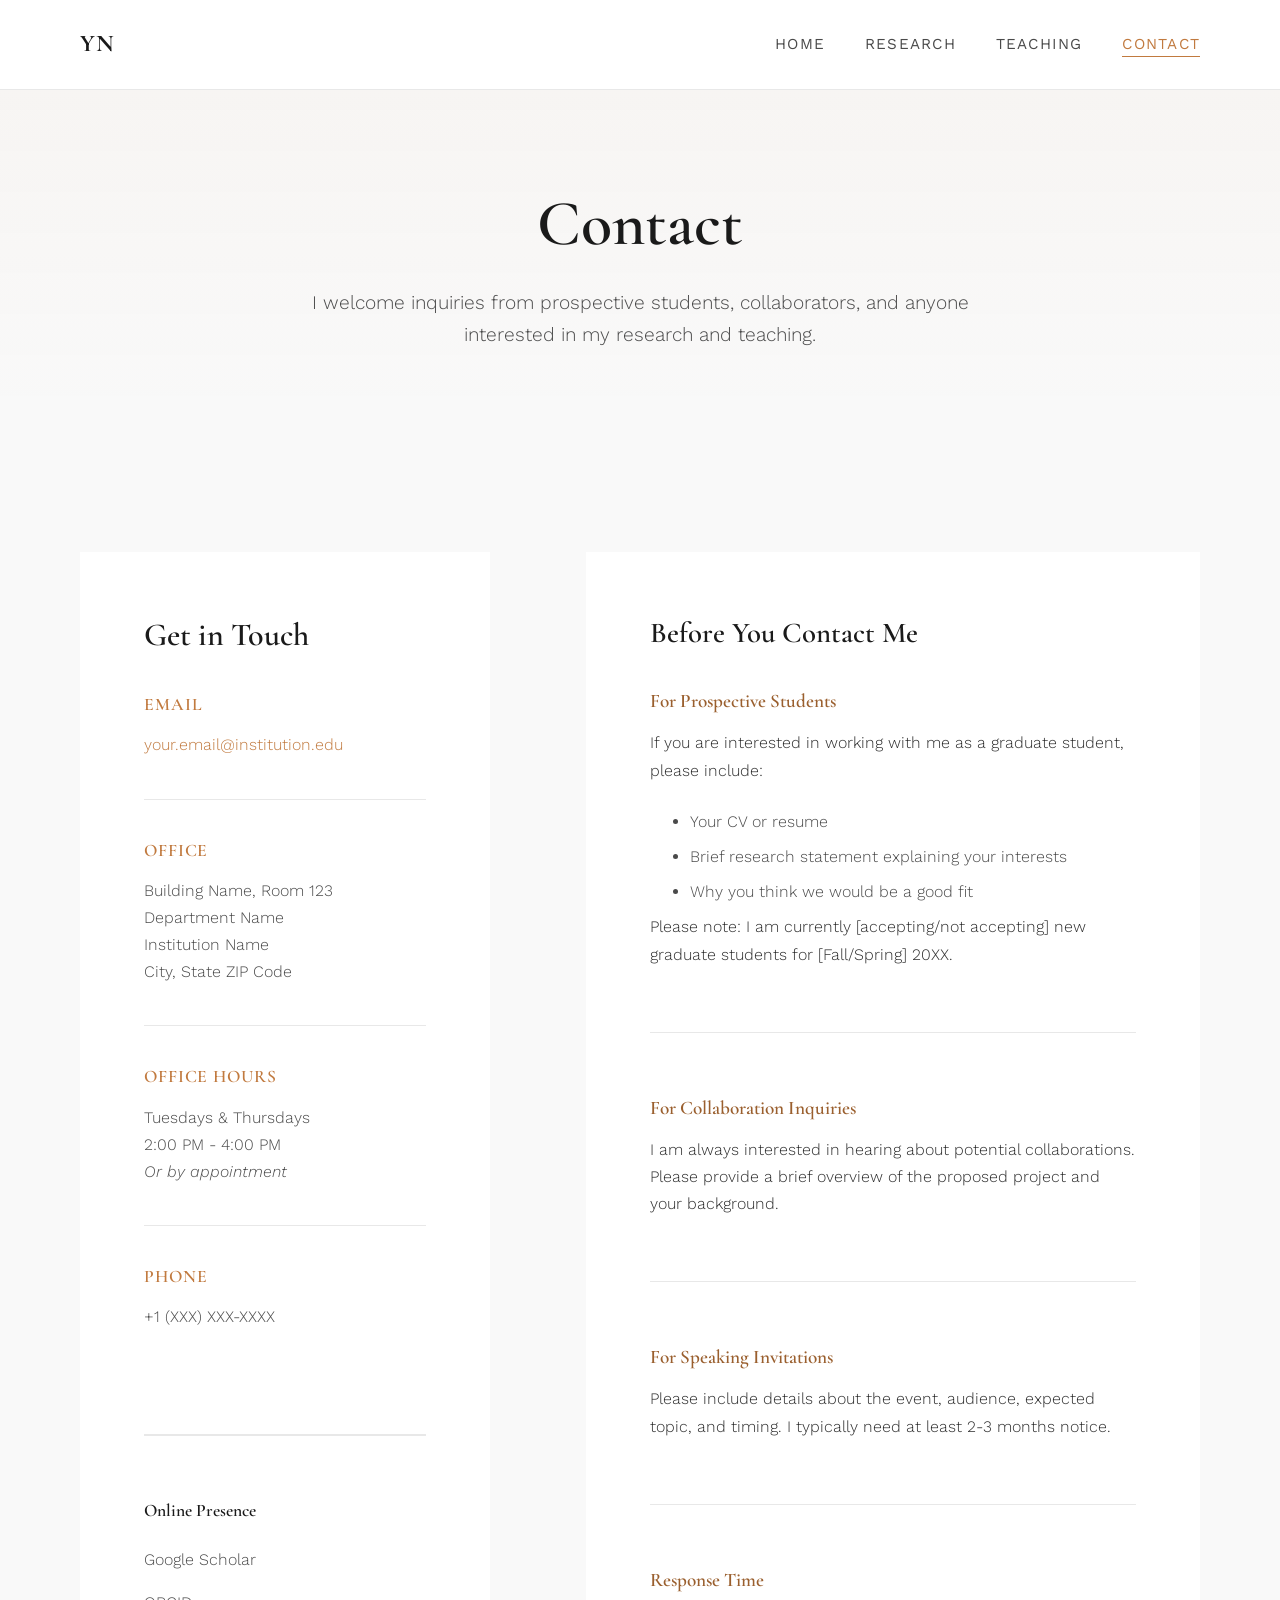
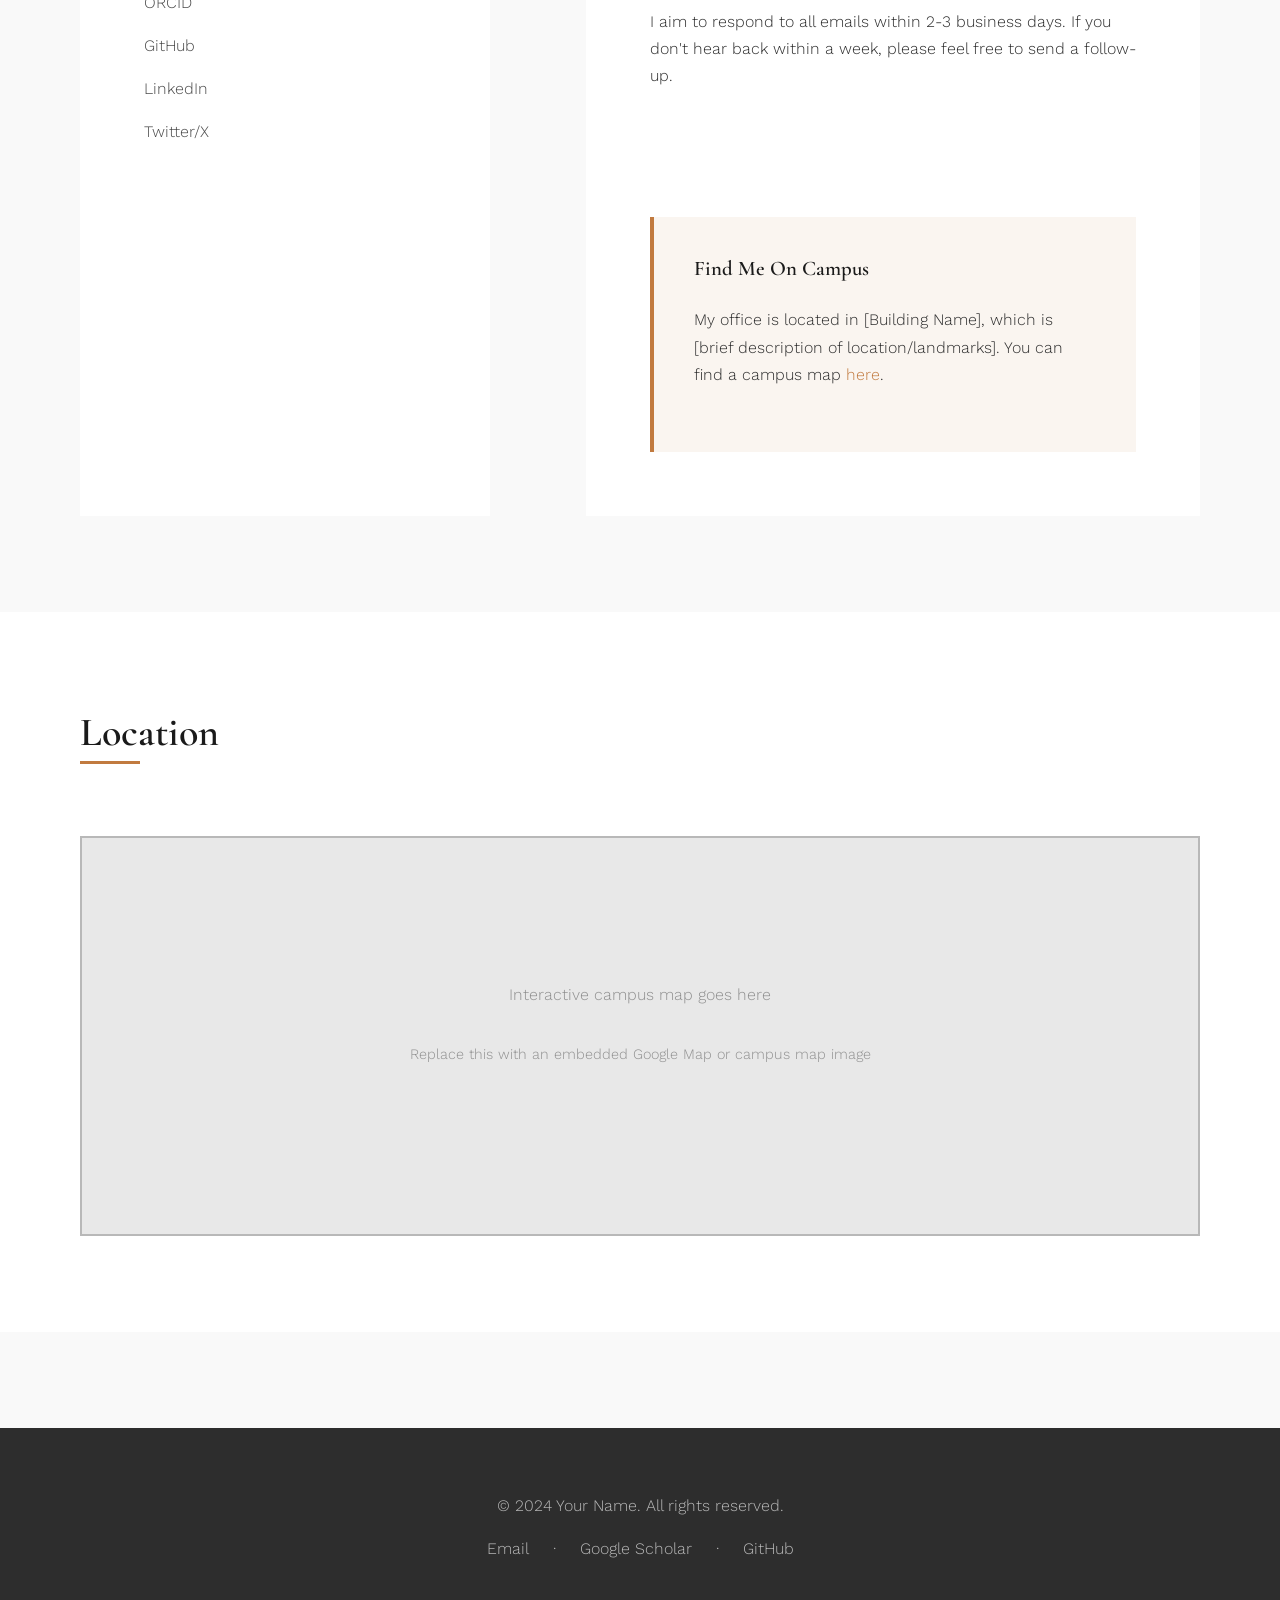
==== contact.html @ d04f1632 "Initial commit" ====
<!DOCTYPE html>
<html lang="en">
<head>
    <meta charset="UTF-8">
    <meta name="viewport" content="width=device-width, initial-scale=1.0">
    <title>Contact - Your Name</title>
    <link rel="stylesheet" href="styles.css">
    <link rel="preconnect" href="https://fonts.googleapis.com">
    <link rel="preconnect" href="https://fonts.gstatic.com" crossorigin>
    <link href="https://fonts.googleapis.com/css2?family=Cormorant+Garamond:wght@400;600;700&family=Work+Sans:wght@300;400;500&display=swap" rel="stylesheet">
</head>
<body>
    <nav class="main-nav">
        <div class="nav-container">
            <a href="index.html" class="nav-logo">YN</a>
            <ul class="nav-links">
                <li><a href="index.html">Home</a></li>
                <li><a href="research.html">Research</a></li>
                <li><a href="teaching.html">Teaching</a></li>
                <li><a href="contact.html" class="active">Contact</a></li>
            </ul>
        </div>
    </nav>

    <main class="contact-container">
        <section class="page-header">
            <div class="content-wrapper">
                <h1 class="page-title">Contact</h1>
                <p class="page-description">I welcome inquiries from prospective students, collaborators, and anyone interested in my research and teaching.</p>
            </div>
        </section>

        <section class="contact-content">
            <div class="content-wrapper">
                <div class="contact-grid">
                    <div class="contact-info">
                        <div class="info-section">
                            <h2>Get in Touch</h2>
                            
                            <div class="contact-item">
                                <h3>Email</h3>
                                <p><a href="mailto:your.email@institution.edu">your.email@institution.edu</a></p>
                            </div>

                            <div class="contact-item">
                                <h3>Office</h3>
                                <p>Building Name, Room 123<br>
                                Department Name<br>
                                Institution Name<br>
                                City, State ZIP Code</p>
                            </div>

                            <div class="contact-item">
                                <h3>Office Hours</h3>
                                <p>Tuesdays & Thursdays<br>
                                2:00 PM - 4:00 PM<br>
                                <em>Or by appointment</em></p>
                            </div>

                            <div class="contact-item">
                                <h3>Phone</h3>
                                <p>+1 (XXX) XXX-XXXX</p>
                            </div>
                        </div>

                        <div class="social-links">
                            <h3>Online Presence</h3>
                            <ul>
                                <li><a href="https://scholar.google.com" target="_blank">Google Scholar</a></li>
                                <li><a href="https://orcid.org" target="_blank">ORCID</a></li>
                                <li><a href="https://github.com/yourusername" target="_blank">GitHub</a></li>
                                <li><a href="https://linkedin.com/in/yourprofile" target="_blank">LinkedIn</a></li>
                                <li><a href="https://twitter.com/yourhandle" target="_blank">Twitter/X</a></li>
                            </ul>
                        </div>
                    </div>

                    <div class="contact-guidelines">
                        <div class="guidelines-box">
                            <h3>Before You Contact Me</h3>
                            
                            <div class="guideline-item">
                                <h4>For Prospective Students</h4>
                                <p>If you are interested in working with me as a graduate student, please include:</p>
                                <ul>
                                    <li>Your CV or resume</li>
                                    <li>Brief research statement explaining your interests</li>
                                    <li>Why you think we would be a good fit</li>
                                </ul>
                                <p>Please note: I am currently [accepting/not accepting] new graduate students for [Fall/Spring] 20XX.</p>
                            </div>

                            <div class="guideline-item">
                                <h4>For Collaboration Inquiries</h4>
                                <p>I am always interested in hearing about potential collaborations. Please provide a brief overview of the proposed project and your background.</p>
                            </div>

                            <div class="guideline-item">
                                <h4>For Speaking Invitations</h4>
                                <p>Please include details about the event, audience, expected topic, and timing. I typically need at least 2-3 months notice.</p>
                            </div>

                            <div class="guideline-item">
                                <h4>Response Time</h4>
                                <p>I aim to respond to all emails within 2-3 business days. If you don't hear back within a week, please feel free to send a follow-up.</p>
                            </div>
                        </div>

                        <div class="location-note">
                            <h3>Find Me On Campus</h3>
                            <p>My office is located in [Building Name], which is [brief description of location/landmarks]. You can find a campus map <a href="#">here</a>.</p>
                        </div>
                    </div>
                </div>
            </div>
        </section>

        <section class="map-section">
            <div class="content-wrapper">
                <h2 class="section-title">Location</h2>
                <div class="map-container">
                    <!-- You can embed a Google Map here -->
                    <div class="map-placeholder">
                        <p>Interactive campus map goes here</p>
                        <p style="font-size: 0.9em; margin-top: 10px;">Replace this with an embedded Google Map or campus map image</p>
                    </div>
                </div>
            </div>
        </section>
    </main>

    <footer class="main-footer">
        <div class="footer-content">
            <p>&copy; 2024 Your Name. All rights reserved.</p>
            <p class="footer-links">
                <a href="mailto:your.email@institution.edu">Email</a> ·
                <a href="https://scholar.google.com" target="_blank">Google Scholar</a> ·
                <a href="https://github.com/yourusername" target="_blank">GitHub</a>
            </p>
        </div>
    </footer>

    <script src="script.js"></script>
</body>
</html>
---- styles.css ----
/* ===================================
   CSS VARIABLES & DESIGN TOKENS
   =================================== */

:root {
    /* Color Palette - Refined Academic */
    --color-ink: #1a1a1a;
    --color-charcoal: #2d2d2d;
    --color-slate: #4a4a4a;
    --color-stone: #6b6b6b;
    --color-ash: #8f8f8f;
    --color-silver: #b8b8b8;
    --color-pearl: #e8e8e8;
    --color-paper: #f9f9f9;
    --color-white: #ffffff;
    
    /* Accent Colors */
    --color-accent: #c17a3f;
    --color-accent-light: #d4996b;
    --color-accent-dark: #9a5f2e;
    
    /* Typography */
    --font-display: 'Cormorant Garamond', serif;
    --font-body: 'Work Sans', sans-serif;
    
    /* Spacing */
    --space-xs: 0.5rem;
    --space-sm: 1rem;
    --space-md: 1.5rem;
    --space-lg: 2.5rem;
    --space-xl: 4rem;
    --space-xxl: 6rem;
    
    /* Layout */
    --max-width: 1200px;
    --content-width: 800px;
    
    /* Transitions */
    --transition-fast: 0.15s ease;
    --transition-base: 0.3s ease;
    --transition-slow: 0.5s ease;
    
    /* Shadows */
    --shadow-sm: 0 2px 8px rgba(0, 0, 0, 0.08);
    --shadow-md: 0 4px 16px rgba(0, 0, 0, 0.12);
    --shadow-lg: 0 8px 32px rgba(0, 0, 0, 0.16);
}

/* ===================================
   RESET & BASE STYLES
   =================================== */

* {
    margin: 0;
    padding: 0;
    box-sizing: border-box;
}

html {
    font-size: 16px;
    scroll-behavior: smooth;
}

body {
    font-family: var(--font-body);
    font-weight: 300;
    line-height: 1.7;
    color: var(--color-charcoal);
    background-color: var(--color-paper);
    overflow-x: hidden;
}

/* ===================================
   TYPOGRAPHY
   =================================== */

h1, h2, h3, h4, h5, h6 {
    font-family: var(--font-display);
    font-weight: 600;
    line-height: 1.2;
    color: var(--color-ink);
    margin-bottom: var(--space-md);
}

h1 { font-size: 3.5rem; }
h2 { font-size: 2.5rem; }
h3 { font-size: 1.75rem; }
h4 { font-size: 1.35rem; }
h5 { font-size: 1.15rem; }
h6 { font-size: 1rem; }

p {
    margin-bottom: var(--space-md);
}

a {
    color: var(--color-accent);
    text-decoration: none;
    transition: color var(--transition-fast);
}

a:hover {
    color: var(--color-accent-dark);
}

strong {
    font-weight: 500;
}

em {
    font-style: italic;
    color: var(--color-slate);
}

/* ===================================
   NAVIGATION
   =================================== */

.main-nav {
    position: sticky;
    top: 0;
    background-color: rgba(255, 255, 255, 0.95);
    backdrop-filter: blur(10px);
    border-bottom: 1px solid var(--color-pearl);
    z-index: 1000;
    animation: slideDown 0.5s ease;
}

@keyframes slideDown {
    from {
        transform: translateY(-100%);
        opacity: 0;
    }
    to {
        transform: translateY(0);
        opacity: 1;
    }
}

.nav-container {
    max-width: var(--max-width);
    margin: 0 auto;
    padding: var(--space-md) var(--space-lg);
    display: flex;
    justify-content: space-between;
    align-items: center;
}

.nav-logo {
    font-family: var(--font-display);
    font-size: 1.5rem;
    font-weight: 700;
    color: var(--color-ink);
    letter-spacing: 0.05em;
}

.nav-links {
    display: flex;
    gap: var(--space-lg);
    list-style: none;
}

.nav-links a {
    font-weight: 400;
    font-size: 0.95rem;
    color: var(--color-slate);
    text-transform: uppercase;
    letter-spacing: 0.08em;
    position: relative;
    padding-bottom: 4px;
}

.nav-links a::after {
    content: '';
    position: absolute;
    bottom: 0;
    left: 0;
    width: 0;
    height: 1px;
    background-color: var(--color-accent);
    transition: width var(--transition-base);
}

.nav-links a:hover::after,
.nav-links a.active::after {
    width: 100%;
}

.nav-links a.active {
    color: var(--color-accent);
}

/* ===================================
   LAYOUT CONTAINERS
   =================================== */

.content-wrapper {
    max-width: var(--max-width);
    margin: 0 auto;
    padding: 0 var(--space-lg);
}

section {
    padding: var(--space-xxl) 0;
    animation: fadeInUp 0.8s ease;
    animation-fill-mode: both;
}

section:nth-child(1) { animation-delay: 0.1s; }
section:nth-child(2) { animation-delay: 0.2s; }
section:nth-child(3) { animation-delay: 0.3s; }
section:nth-child(4) { animation-delay: 0.4s; }

@keyframes fadeInUp {
    from {
        opacity: 0;
        transform: translateY(30px);
    }
    to {
        opacity: 1;
        transform: translateY(0);
    }
}

/* ===================================
   HOME PAGE
   =================================== */

.hero-section {
    min-height: 60vh;
    display: flex;
    align-items: center;
    justify-content: center;
    text-align: center;
    position: relative;
    background: linear-gradient(135deg, 
        var(--color-paper) 0%, 
        rgba(193, 122, 63, 0.05) 50%, 
        var(--color-paper) 100%);
}

.hero-title {
    font-size: 4.5rem;
    font-weight: 700;
    margin-bottom: var(--space-sm);
    letter-spacing: -0.02em;
}

.hero-subtitle {
    font-size: 1.4rem;
    font-weight: 400;
    color: var(--color-slate);
    margin-bottom: var(--space-xs);
}

.hero-affiliation {
    font-size: 1.1rem;
    color: var(--color-ash);
}

/* Bio Section */
.bio-section {
    background-color: var(--color-white);
}

.bio-grid {
    display: grid;
    grid-template-columns: 1.5fr 1fr;
    gap: var(--space-xl);
    align-items: start;
}

.bio-text p {
    max-width: 600px;
}

.bio-image .placeholder-image {
    aspect-ratio: 3/4;
    background: linear-gradient(135deg, var(--color-pearl) 0%, var(--color-silver) 100%);
    display: flex;
    align-items: center;
    justify-content: center;
    border: 3px solid var(--color-accent);
    border-radius: 2px;
    color: var(--color-ash);
    font-style: italic;
}

/* Highlights Section */
.highlights-section {
    background-color: var(--color-paper);
}

.highlights-grid {
    display: grid;
    grid-template-columns: repeat(auto-fit, minmax(300px, 1fr));
    gap: var(--space-lg);
    margin-top: var(--space-lg);
}

.highlight-card {
    background-color: var(--color-white);
    padding: var(--space-lg);
    border-left: 4px solid var(--color-accent);
    transition: transform var(--transition-base), box-shadow var(--transition-base);
}

.highlight-card:hover {
    transform: translateY(-4px);
    box-shadow: var(--shadow-md);
}

.card-tag {
    font-size: 0.75rem;
    text-transform: uppercase;
    letter-spacing: 0.1em;
    color: var(--color-accent);
    font-weight: 500;
    margin-bottom: var(--space-sm);
}

.card-title {
    font-size: 1.5rem;
    margin-bottom: var(--space-xs);
}

.card-meta {
    font-size: 0.9rem;
    color: var(--color-ash);
    margin-bottom: var(--space-md);
}

.card-description {
    color: var(--color-slate);
    margin-bottom: var(--space-md);
}

.card-link {
    color: var(--color-accent);
    font-weight: 400;
    font-size: 0.95rem;
    display: inline-block;
    transition: transform var(--transition-fast);
}

.card-link:hover {
    transform: translateX(4px);
}

/* Experience Section */
.experience-section {
    background-color: var(--color-white);
}

.timeline {
    position: relative;
    padding-left: var(--space-xl);
    margin-top: var(--space-lg);
}

.timeline::before {
    content: '';
    position: absolute;
    left: 0;
    top: 0;
    bottom: 0;
    width: 2px;
    background: linear-gradient(to bottom, 
        var(--color-accent) 0%, 
        var(--color-silver) 100%);
}

.timeline-item {
    position: relative;
    margin-bottom: var(--space-xl);
    padding-bottom: var(--space-lg);
}

.timeline-item::before {
    content: '';
    position: absolute;
    left: calc(-1 * var(--space-xl) - 5px);
    top: 5px;
    width: 12px;
    height: 12px;
    border-radius: 50%;
    background-color: var(--color-accent);
    border: 3px solid var(--color-white);
    box-shadow: 0 0 0 2px var(--color-accent);
}

.timeline-date {
    font-size: 0.85rem;
    text-transform: uppercase;
    letter-spacing: 0.1em;
    color: var(--color-accent);
    font-weight: 500;
    margin-bottom: var(--space-xs);
}

.timeline-content h3 {
    font-size: 1.4rem;
    margin-bottom: var(--space-xs);
}

.timeline-institution {
    font-weight: 400;
    color: var(--color-slate);
    margin-bottom: var(--space-sm);
}

.timeline-description {
    color: var(--color-slate);
}

/* ===================================
   RESEARCH PAGE
   =================================== */

.page-header {
    text-align: center;
    padding: var(--space-xxl) 0 var(--space-xl);
    background: linear-gradient(180deg, 
        rgba(193, 122, 63, 0.03) 0%, 
        transparent 100%);
}

.page-title {
    font-size: 4rem;
    margin-bottom: var(--space-md);
}

.page-description {
    font-size: 1.2rem;
    color: var(--color-slate);
    max-width: 700px;
    margin: 0 auto;
}

/* Research Interests */
.interests-grid {
    display: grid;
    grid-template-columns: repeat(auto-fit, minmax(250px, 1fr));
    gap: var(--space-lg);
    margin-top: var(--space-lg);
}

.interest-item {
    padding: var(--space-lg);
    background-color: var(--color-white);
    border-top: 3px solid var(--color-accent);
    transition: transform var(--transition-base);
}

.interest-item:hover {
    transform: translateY(-4px);
}

.interest-item h3 {
    font-size: 1.3rem;
    margin-bottom: var(--space-sm);
    color: var(--color-accent-dark);
}

/* Publications */
.publications-section {
    background-color: var(--color-white);
}

.publications-list {
    margin-top: var(--space-lg);
}

.year-group {
    margin-bottom: var(--space-xxl);
}

.year-heading {
    font-size: 1.5rem;
    color: var(--color-accent);
    margin-bottom: var(--space-lg);
    padding-bottom: var(--space-sm);
    border-bottom: 2px solid var(--color-pearl);
}

.publication {
    margin-bottom: var(--space-xl);
    padding-bottom: var(--space-lg);
    border-bottom: 1px solid var(--color-pearl);
}

.publication:last-child {
    border-bottom: none;
}

.pub-title {
    font-size: 1.3rem;
    margin-bottom: var(--space-xs);
    color: var(--color-ink);
}

.pub-authors {
    font-size: 0.95rem;
    color: var(--color-slate);
    margin-bottom: var(--space-xs);
}

.pub-venue {
    font-size: 0.95rem;
    color: var(--color-ash);
    margin-bottom: var(--space-md);
}

.pub-description {
    color: var(--color-slate);
    margin-bottom: var(--space-md);
}

.pub-links {
    display: flex;
    gap: var(--space-md);
}

.pub-link {
    font-size: 0.9rem;
    padding: var(--space-xs) var(--space-md);
    background-color: var(--color-pearl);
    color: var(--color-charcoal);
    border-radius: 2px;
    transition: all var(--transition-fast);
}

.pub-link:hover {
    background-color: var(--color-accent);
    color: var(--color-white);
}

/* Projects */
.projects-grid {
    display: grid;
    gap: var(--space-lg);
    margin-top: var(--space-lg);
}

.project-card {
    background-color: var(--color-white);
    padding: var(--space-lg);
    border: 1px solid var(--color-pearl);
    border-left: 4px solid var(--color-accent);
}

.project-header {
    display: flex;
    justify-content: space-between;
    align-items: start;
    margin-bottom: var(--space-md);
}

.project-header h3 {
    font-size: 1.5rem;
    margin-bottom: 0;
}

.project-status {
    font-size: 0.75rem;
    text-transform: uppercase;
    letter-spacing: 0.1em;
    padding: var(--space-xs) var(--space-sm);
    background-color: var(--color-accent);
    color: var(--color-white);
    border-radius: 2px;
}

.project-description {
    color: var(--color-slate);
    margin-bottom: var(--space-md);
}

.project-meta {
    font-size: 0.9rem;
    color: var(--color-ash);
    font-style: italic;
}

/* ===================================
   TEACHING PAGE
   =================================== */

.teaching-philosophy {
    background-color: var(--color-white);
}

.philosophy-content {
    max-width: var(--content-width);
    margin: 0 auto;
}

/* Courses */
.courses-section {
    background-color: var(--color-paper);
}

.courses-grid {
    display: grid;
    gap: var(--space-xxl);
    margin-top: var(--space-lg);
}

.category-title {
    font-size: 1.8rem;
    margin-bottom: var(--space-lg);
    color: var(--color-accent-dark);
}

.course-card {
    background-color: var(--color-white);
    padding: var(--space-lg);
    margin-bottom: var(--space-lg);
    border-left: 4px solid var(--color-accent);
    transition: all var(--transition-base);
}

.course-card:hover {
    transform: translateX(4px);
    box-shadow: var(--shadow-md);
}

.course-card.past-course {
    opacity: 0.85;
    border-left-color: var(--color-silver);
}

.course-header {
    display: flex;
    justify-content: space-between;
    align-items: start;
    margin-bottom: var(--space-sm);
}

.course-title {
    font-size: 1.4rem;
    margin-bottom: 0;
}

.course-term {
    font-size: 0.85rem;
    color: var(--color-accent);
    font-weight: 500;
    text-transform: uppercase;
    letter-spacing: 0.1em;
}

.course-level {
    font-size: 0.9rem;
    color: var(--color-ash);
    margin-bottom: var(--space-md);
}

.course-description {
    color: var(--color-slate);
    margin-bottom: var(--space-md);
}

.course-topics {
    display: flex;
    flex-wrap: wrap;
    gap: var(--space-sm);
}

.topic-tag {
    font-size: 0.8rem;
    padding: var(--space-xs) var(--space-sm);
    background-color: var(--color-pearl);
    color: var(--color-charcoal);
    border-radius: 2px;
}

/* Advising */
.advising-section {
    background-color: var(--color-white);
}

.advising-grid {
    display: grid;
    grid-template-columns: repeat(auto-fit, minmax(350px, 1fr));
    gap: var(--space-xl);
    margin: var(--space-lg) 0;
}

.advising-category h3 {
    font-size: 1.5rem;
    color: var(--color-accent-dark);
    margin-bottom: var(--space-md);
}

.student-list, .alumni-list {
    list-style: none;
}

.student-list li, .alumni-list li {
    margin-bottom: var(--space-lg);
    padding-bottom: var(--space-lg);
    border-bottom: 1px solid var(--color-pearl);
}

.student-list li:last-child, .alumni-list li:last-child {
    border-bottom: none;
}

.student-list strong, .alumni-list strong {
    font-size: 1.1rem;
    color: var(--color-ink);
}

.student-list p, .alumni-list p {
    margin-top: var(--space-xs);
    margin-bottom: 0;
    color: var(--color-slate);
}

.advising-note {
    margin-top: var(--space-xl);
    padding: var(--space-lg);
    background-color: rgba(193, 122, 63, 0.08);
    border-left: 4px solid var(--color-accent);
}

.advising-note p {
    margin-bottom: 0;
}

/* Resources */
.resources-section {
    background-color: var(--color-paper);
}

.resources-grid {
    display: grid;
    grid-template-columns: repeat(auto-fit, minmax(280px, 1fr));
    gap: var(--space-lg);
    margin-top: var(--space-lg);
}

.resource-card {
    background-color: var(--color-white);
    padding: var(--space-lg);
    border-top: 3px solid var(--color-accent);
    transition: transform var(--transition-base);
}

.resource-card:hover {
    transform: translateY(-4px);
}

.resource-card h3 {
    font-size: 1.3rem;
    margin-bottom: var(--space-md);
}

.resource-card p {
    color: var(--color-slate);
    margin-bottom: var(--space-md);
}

.resource-link {
    color: var(--color-accent);
    font-weight: 400;
    display: inline-block;
    transition: transform var(--transition-fast);
}

.resource-link:hover {
    transform: translateX(4px);
}

/* ===================================
   CONTACT PAGE
   =================================== */

.contact-grid {
    display: grid;
    grid-template-columns: 1fr 1.5fr;
    gap: var(--space-xxl);
    margin-top: var(--space-lg);
}

.contact-info {
    background-color: var(--color-white);
    padding: var(--space-xl);
}

.info-section h2 {
    font-size: 2rem;
    margin-bottom: var(--space-lg);
}

.contact-item {
    margin-bottom: var(--space-lg);
    padding-bottom: var(--space-lg);
    border-bottom: 1px solid var(--color-pearl);
}

.contact-item:last-child {
    border-bottom: none;
}

.contact-item h3 {
    font-size: 1.1rem;
    color: var(--color-accent);
    margin-bottom: var(--space-sm);
    text-transform: uppercase;
    letter-spacing: 0.05em;
}

.contact-item p {
    margin-bottom: 0;
    color: var(--color-slate);
}

.social-links {
    margin-top: var(--space-xl);
    padding-top: var(--space-xl);
    border-top: 2px solid var(--color-pearl);
}

.social-links h3 {
    font-size: 1.1rem;
    margin-bottom: var(--space-md);
}

.social-links ul {
    list-style: none;
}

.social-links li {
    margin-bottom: var(--space-sm);
}

.social-links a {
    color: var(--color-slate);
    transition: color var(--transition-fast);
}

.social-links a:hover {
    color: var(--color-accent);
}

/* Contact Guidelines */
.contact-guidelines {
    background-color: var(--color-white);
    padding: var(--space-xl);
}

.guidelines-box {
    margin-bottom: var(--space-xl);
}

.guidelines-box h3 {
    font-size: 1.8rem;
    margin-bottom: var(--space-lg);
}

.guideline-item {
    margin-bottom: var(--space-xl);
    padding-bottom: var(--space-lg);
    border-bottom: 1px solid var(--color-pearl);
}

.guideline-item:last-child {
    border-bottom: none;
}

.guideline-item h4 {
    font-size: 1.2rem;
    color: var(--color-accent-dark);
    margin-bottom: var(--space-sm);
}

.guideline-item ul {
    margin-left: var(--space-lg);
    color: var(--color-slate);
}

.guideline-item li {
    margin-bottom: var(--space-xs);
}

.location-note {
    background-color: rgba(193, 122, 63, 0.08);
    padding: var(--space-lg);
    border-left: 4px solid var(--color-accent);
}

.location-note h3 {
    font-size: 1.3rem;
    margin-bottom: var(--space-md);
}

/* Map */
.map-section {
    background-color: var(--color-white);
}

.map-container {
    margin-top: var(--space-lg);
    height: 400px;
    background-color: var(--color-pearl);
    border: 2px solid var(--color-silver);
}

.map-placeholder {
    height: 100%;
    display: flex;
    flex-direction: column;
    align-items: center;
    justify-content: center;
    color: var(--color-ash);
}

/* ===================================
   FOOTER
   =================================== */

.main-footer {
    background-color: var(--color-charcoal);
    color: var(--color-silver);
    padding: var(--space-xl) 0;
    margin-top: var(--space-xxl);
    text-align: center;
}

.footer-content p {
    margin-bottom: var(--space-sm);
}

.footer-links {
    display: flex;
    justify-content: center;
    gap: var(--space-md);
}

.footer-links a {
    color: var(--color-silver);
}

.footer-links a:hover {
    color: var(--color-accent-light);
}

/* ===================================
   SECTION TITLES
   =================================== */

.section-title {
    font-size: 2.5rem;
    margin-bottom: var(--space-lg);
    position: relative;
    display: inline-block;
}

.section-title::after {
    content: '';
    position: absolute;
    bottom: -8px;
    left: 0;
    width: 60px;
    height: 3px;
    background-color: var(--color-accent);
}

/* ===================================
   RESPONSIVE DESIGN
   =================================== */

@media (max-width: 968px) {
    :root {
        --space-lg: 2rem;
        --space-xl: 3rem;
        --space-xxl: 4rem;
    }
    
    .hero-title {
        font-size: 3.5rem;
    }
    
    .bio-grid {
        grid-template-columns: 1fr;
    }
    
    .contact-grid {
        grid-template-columns: 1fr;
    }
    
    .highlights-grid {
        grid-template-columns: 1fr;
    }
}

@media (max-width: 768px) {
    html {
        font-size: 15px;
    }
    
    .nav-container {
        flex-direction: column;
        gap: var(--space-md);
        padding: var(--space-md);
    }
    
    .nav-links {
        gap: var(--space-md);
    }
    
    .hero-title {
        font-size: 2.5rem;
    }
    
    .page-title {
        font-size: 3rem;
    }
    
    .timeline {
        padding-left: var(--space-lg);
    }
    
    .advising-grid {
        grid-template-columns: 1fr;
    }
}

@media (max-width: 480px) {
    .nav-links {
        flex-wrap: wrap;
        justify-content: center;
        gap: var(--space-sm);
    }
    
    .course-header {
        flex-direction: column;
    }
    
    .pub-links {
        flex-wrap: wrap;
    }
}
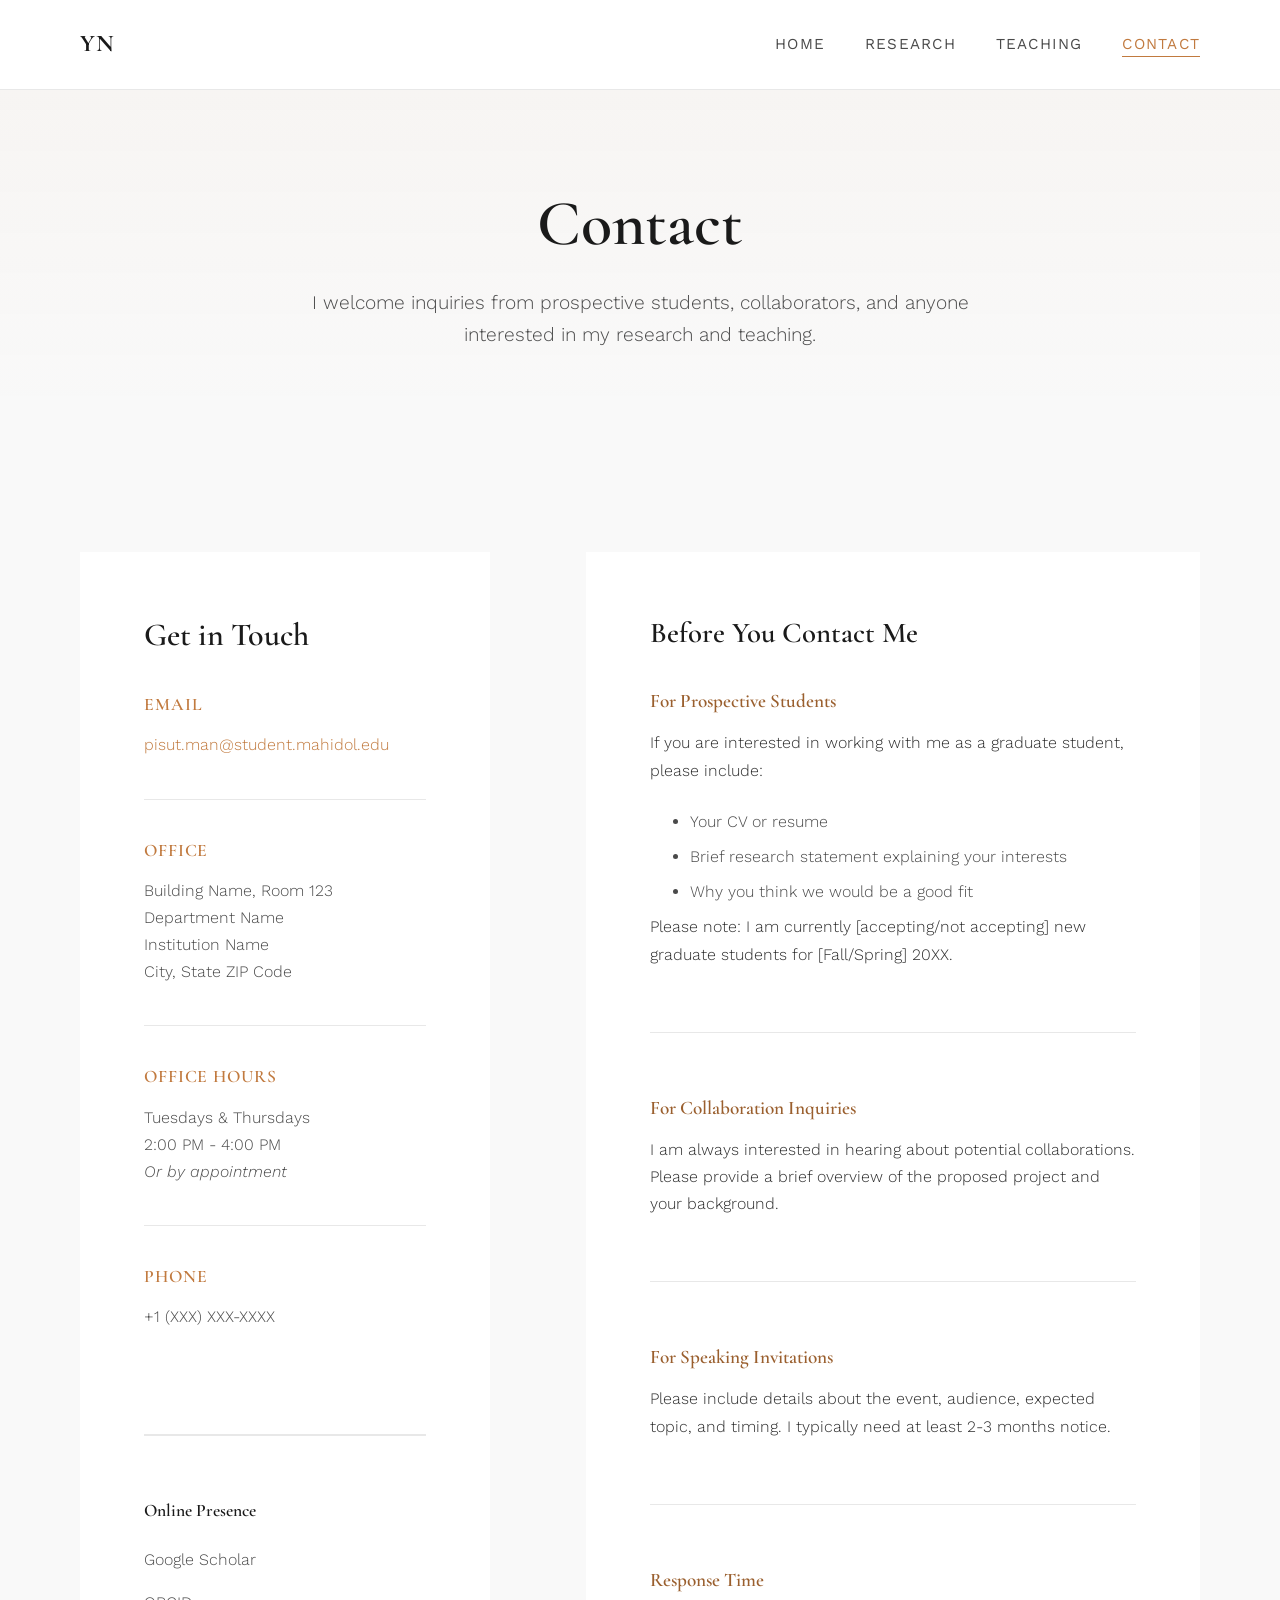
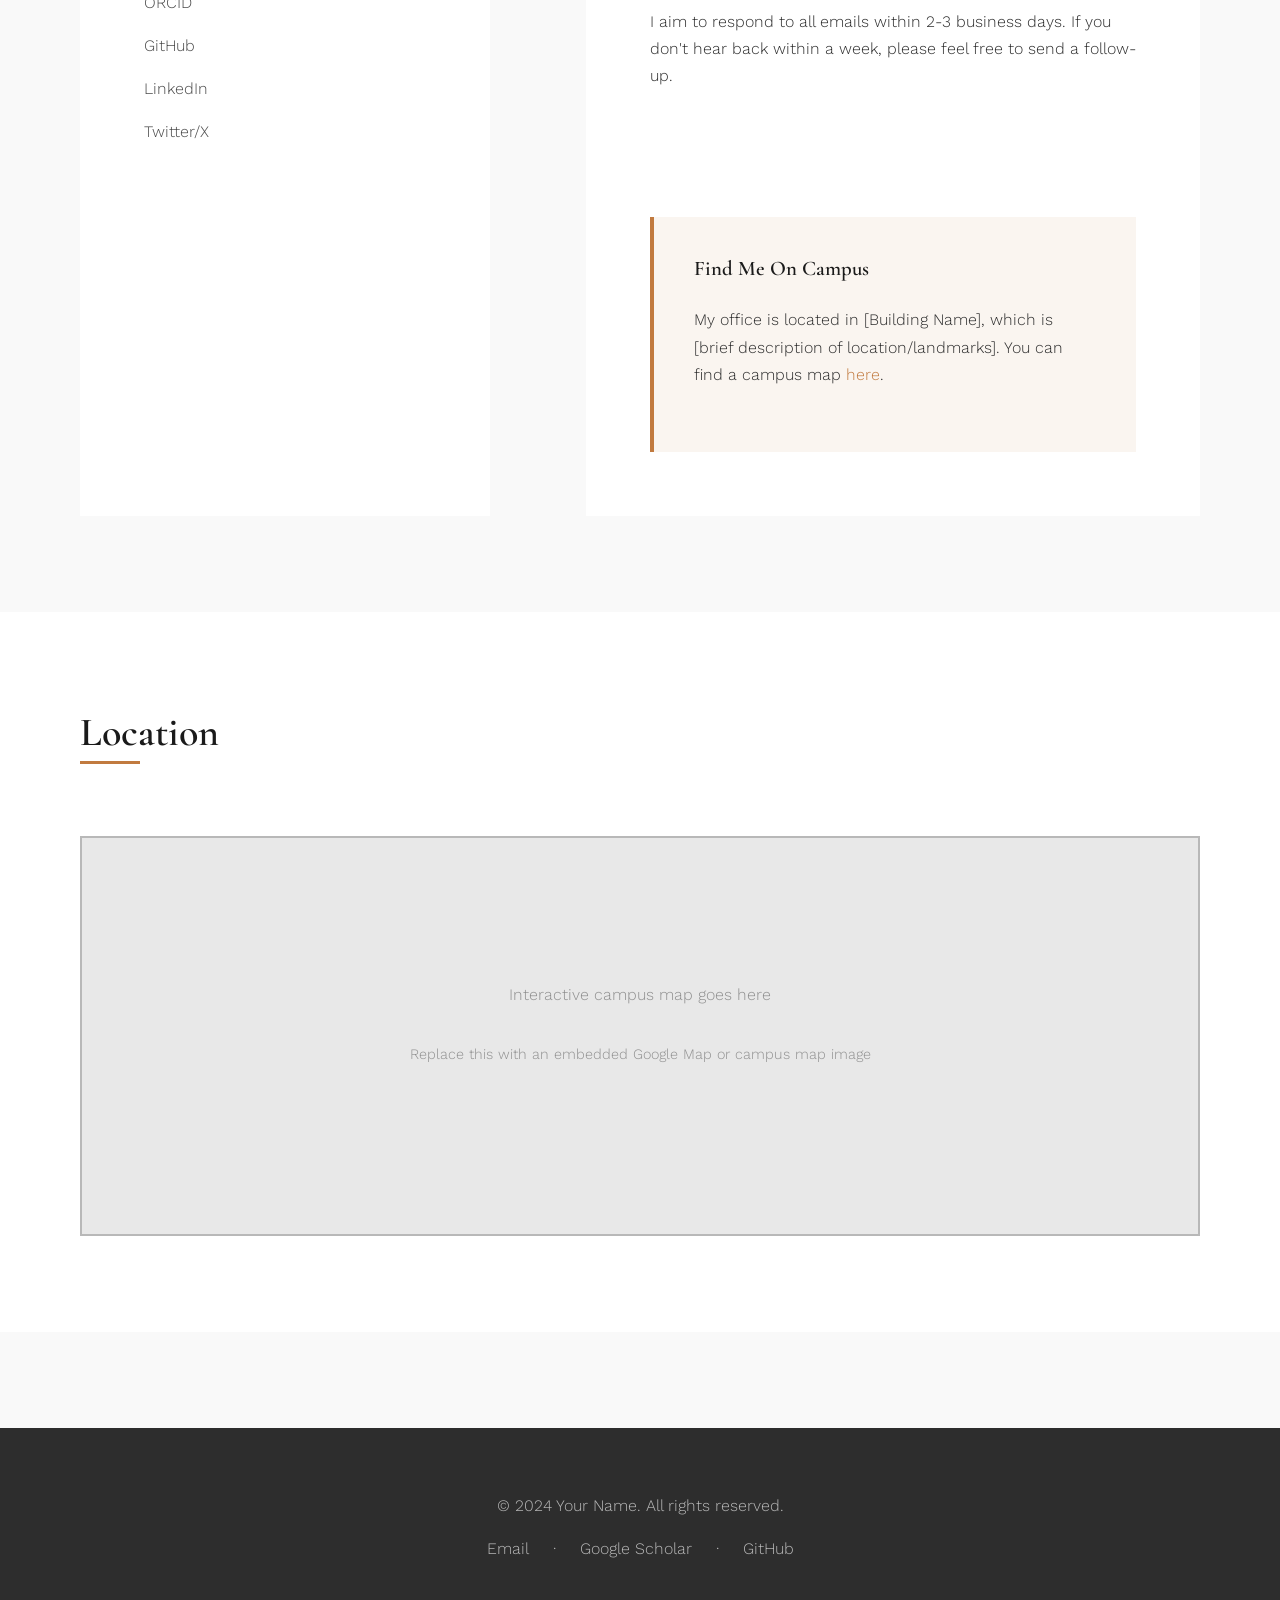
==== commit 6b9b1468: "updated publication information" ====
--- a/contact.html
+++ b/contact.html
@@ -39,7 +39,7 @@
                             
                             <div class="contact-item">
                                 <h3>Email</h3>
-                                <p><a href="mailto:your.email@institution.edu">your.email@institution.edu</a></p>
+                                <p><a href="mailto:pisut.man@student.mahidol.edu">pisut.man@student.mahidol.edu</a></p>
                             </div>
 
                             <div class="contact-item">
